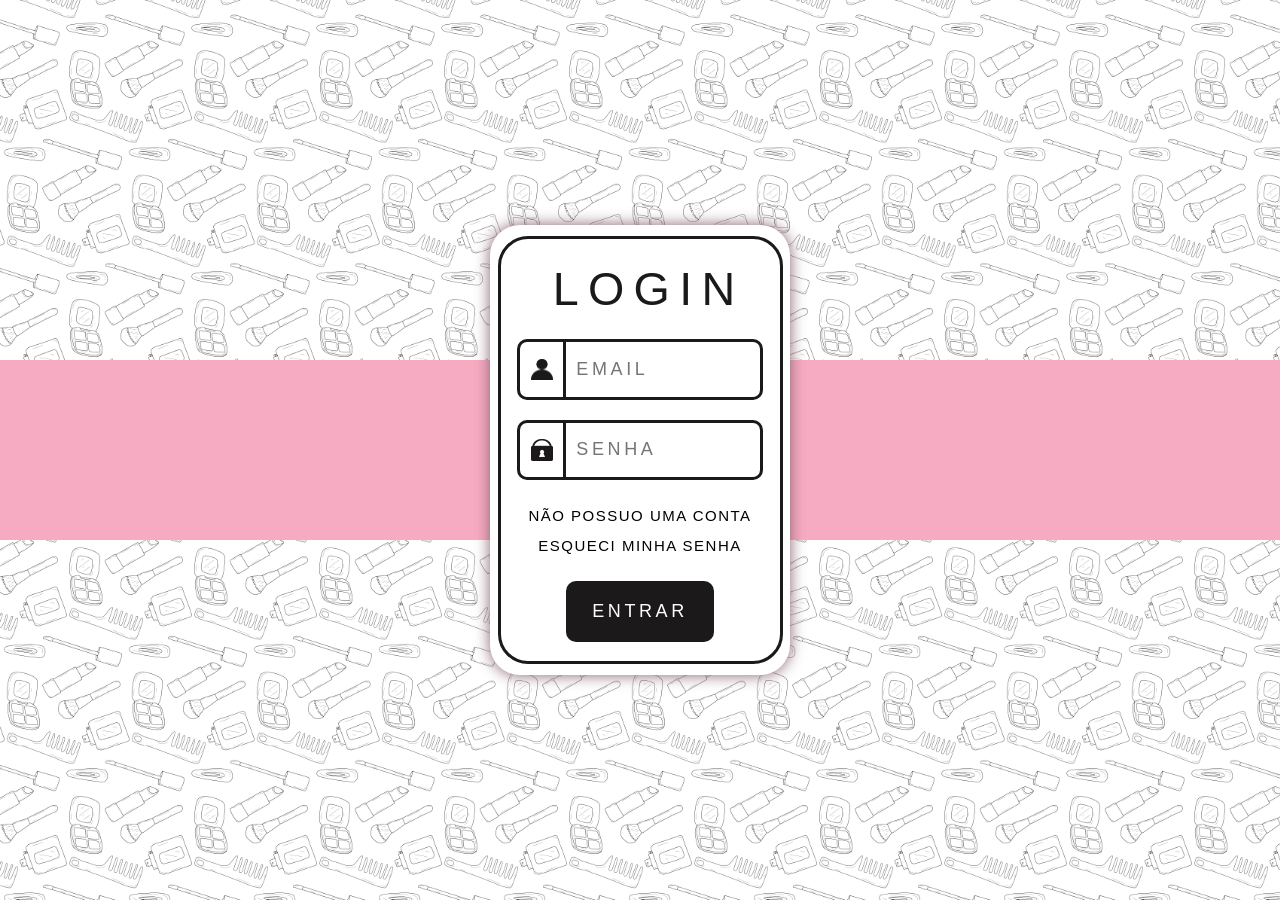
==== index.html @ 989a9aea "primeiro commit do projeto" ====
<!DOCTYPE html>
<html lang="pt">
<head>
    <meta charset="UTF-8">
    <meta http-equiv="X-UA-Compatible" content="IE=edge">
    <meta name="viewport" content="width=device-width, initial-scale=1.0">
    <title>Conect Beauty Login</title>
    <link rel="stylesheet" type="text/css" href="./css/index.css">
    <script src="./js/index.js"></script>
    <link rel="shortcut icon" type="imagex/png" href="./assets/logo3.ico">
</head>
<body>
    <div class="linha-horizontal"></div>
    <div class="login-box">
        <div class="login-box-line">
            <div class="login-box-titulo"><h1>LOGIN</h1></div>
            <div class="login-box-login">
                <label class="login-box-login-icon"><img src="./assets/user-icon.png"></label>
                <input class="login-box-login-input" placeholder="EMAIL" id="email">
            </div>
            <div class="login-box-senha">
                <label class="login-box-senha-icon"><img src="./assets/password-icon.png"></label>
                <input type="password" class="login-box-senha-input" placeholder="SENHA" id="senha">
            </div>
            <div class="login-box-esquecisenha">
                <p><label onclick="replaceCadastro()">NÃO POSSUO UMA CONTA</label></p>
                <p>ESQUECI MINHA SENHA</p>
            </div>
            <div class="login-box-buttom"><button onclick="authenticateUser()">ENTRAR</button></div>
        </div>
    </div>
</body>
</html>
---- css/index.css ----
:root {
    --main-color1: #1b191a;
    --main-color2: #88616d;
    --main-color3: #f7abc2;
    --main-color4: #f5c2c7;
    --main-color5: #f5dacd;
}

* {
    margin: 0;
    padding: 0;
    box-sizing: border-box;
}

body{
    background-image: url(../assets/BG.png);
    background-repeat: repeat;
    background-size: 250px;
    display: flex;
    justify-content: center;
}

.linha-horizontal{
    background-color: var(--main-color3);
    width: 100%;
    height: 20%;
    position: absolute;
    top: 40%;
    z-index: -1;
}

.login-box{
    background-color: #fff;
    width: 300px;
    height: 50%;
    position: absolute;
    z-index: 1;
    top: 25%;
    border-radius: 30px;
    box-shadow: 0px 0px 15px var(--main-color2);
    display: flex;
    align-items: center;
    justify-content: center;
}
.login-box-line{
    background-color: #fff;
    border: solid 3px var(--main-color1);
    width: 95%;
    height: 95%;
    border-radius: 30px;
    display: flex;
    align-content: space-around;
    justify-content: space-around;
    flex-wrap: wrap;
    flex-direction: column;
    padding-top: 3%;
    padding-bottom: 3%;
}
.login-box-line div {
    width: 88%;
    height: 15%;
}
.login-box-titulo{
    color: #1b191a;
    font-family: sans-serif;
    display: flex;
    align-items: center;
    justify-content: center;
}
.login-box-titulo h1{
    left: 3.5%;
    font-weight: inherit;
    text-align: center;
    position: relative;
    font-size: 35pt;
    letter-spacing: 0.2em;
}
.login-box-login, .login-box-senha{
    display: flex;
    flex-direction: row;
}
.login-box-login-icon, .login-box-senha-icon{
    height: 100%;
    width: 20%;
    background-color: #fff;
    border: 3px solid var(--main-color1);
    border-radius: 10px 0px 0px 10px;
    display: flex;
    align-items: center;
    justify-content: center;
}
.login-box-login-icon img{
    width: 50%;
}
.login-box-senha-icon img{
    width: 50%;
}
.login-box-login-input, .login-box-senha-input{
    height: 100%;
    width: 80%;
    background-color: #fff;
    border: 3px solid var(--main-color1);
    border-left: 0px;
    border-radius: 0px 10px 10px 0px;
    font-size: large;
    font-family: sans-serif;
    color: var(--main-color1);
    padding-left: 10px;
}
.login-box-login-input::placeholder{
    letter-spacing: 0.2em;
}
.login-box-senha-input::placeholder{
    letter-spacing: 0.2em;
}
.login-box-login-input:focus-visible, .login-box-senha-input:focus-visible{
    outline-offset: none;
    outline: none;
}
.login-box-esquecisenha{
    display: flex;
    flex-direction: column;
    justify-content: space-around;
    align-items: center;
    font-family: sans-serif;
    font-size: 15px;
}
.login-box-esquecisenha p{
    letter-spacing: 0.1em;
}
.login-box-esquecisenha p input{
    margin-right: 5px;
    accent-color: var(--main-color1);
}
.login-box-buttom{
    display: flex;
    align-items: center;
    justify-content: center;
}
.login-box-buttom button{
    background-color: var(--main-color1);
    width: 60%;
    height: 100%;
    border: none;
    border-radius: 10px;
    font-size: large;
    color: #fff;
    font-family: sans-serif;
    letter-spacing: 0.2em;
}
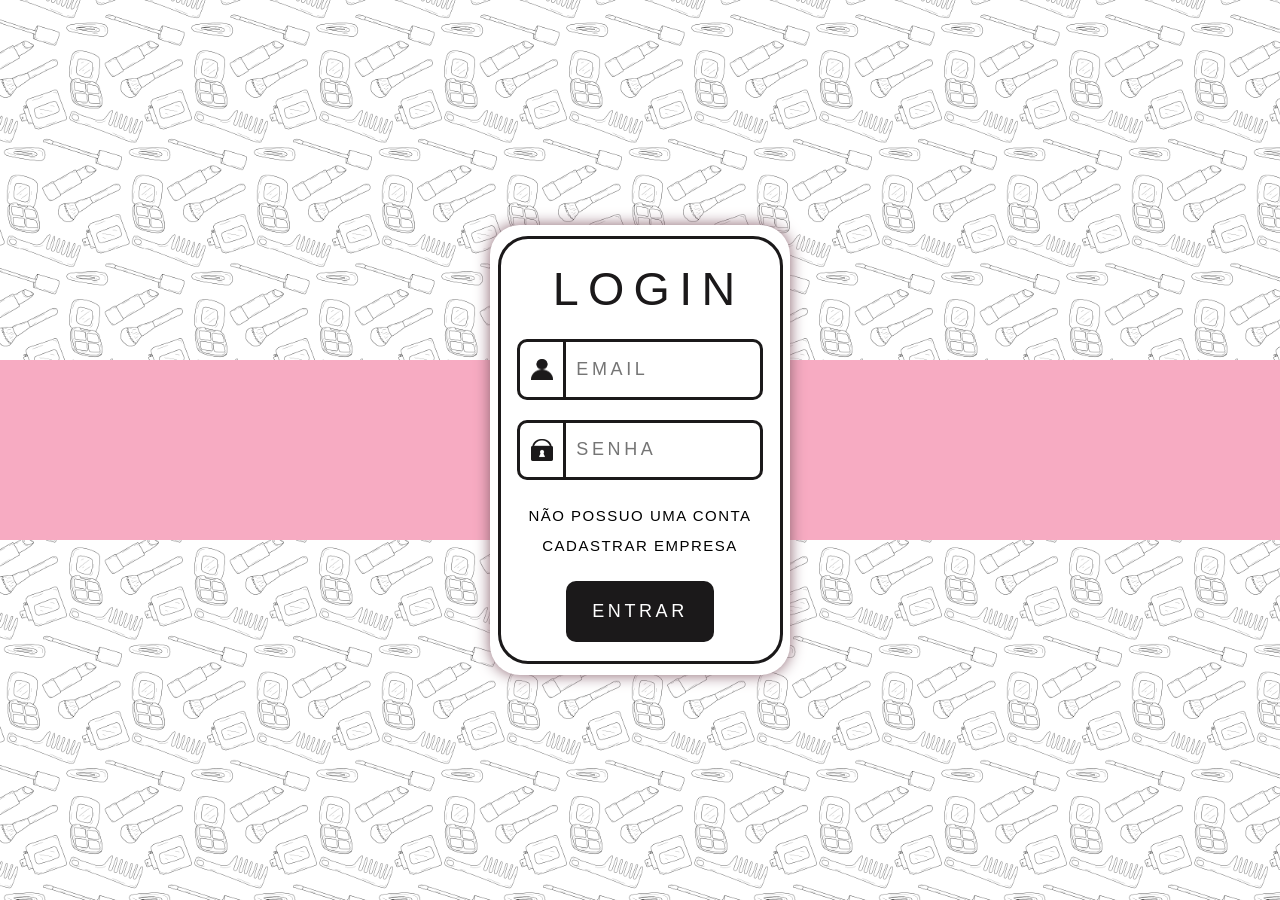
==== commit 4bb133c4: "inciando as configurações da tela cadastrar empresa" ====
--- a/index.html
+++ b/index.html
@@ -23,8 +23,8 @@
                 <input type="password" class="login-box-senha-input" placeholder="SENHA" id="senha">
             </div>
             <div class="login-box-esquecisenha">
-                <p><label onclick="replaceCadastro()">NÃO POSSUO UMA CONTA</label></p>
-                <p>ESQUECI MINHA SENHA</p>
+                <p class="login-box-esquecisenha-p"><label onclick="replaceCadastro()">NÃO POSSUO UMA CONTA</label></p>
+                <p class="login-box-esquecisenha-p"><label onclick="replaceCadastroEmpresa()">CADASTRAR EMPRESA</label></p>
             </div>
             <div class="login-box-buttom"><button onclick="authenticateUser()">ENTRAR</button></div>
         </div>
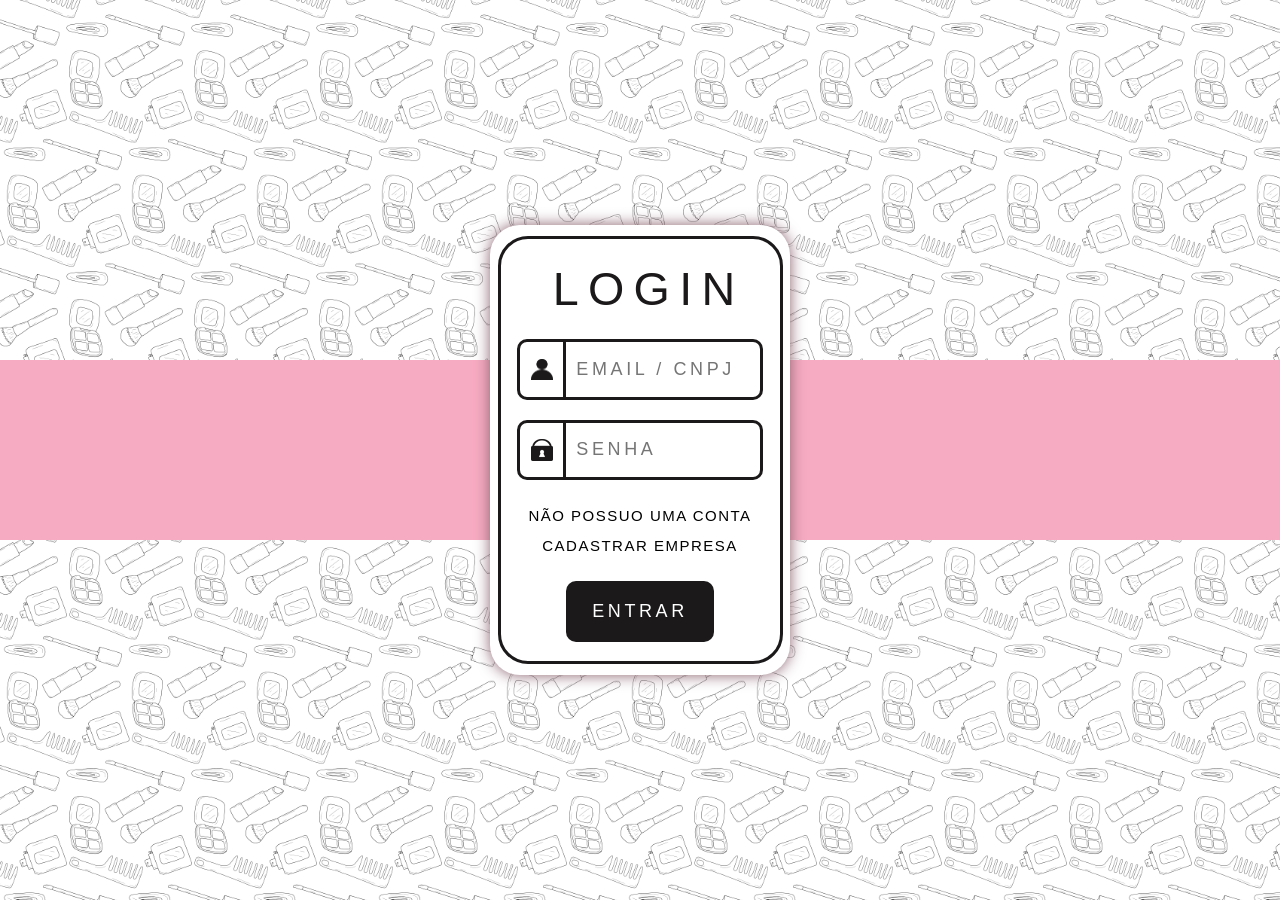
==== commit 884ae28d: "finalizando a tela cadastro" ====
--- a/index.html
+++ b/index.html
@@ -16,7 +16,7 @@
             <div class="login-box-titulo"><h1>LOGIN</h1></div>
             <div class="login-box-login">
                 <label class="login-box-login-icon"><img src="./assets/user-icon.png"></label>
-                <input class="login-box-login-input" placeholder="EMAIL" id="email">
+                <input class="login-box-login-input" placeholder="EMAIL / CNPJ" id="email">
             </div>
             <div class="login-box-senha">
                 <label class="login-box-senha-icon"><img src="./assets/password-icon.png"></label>
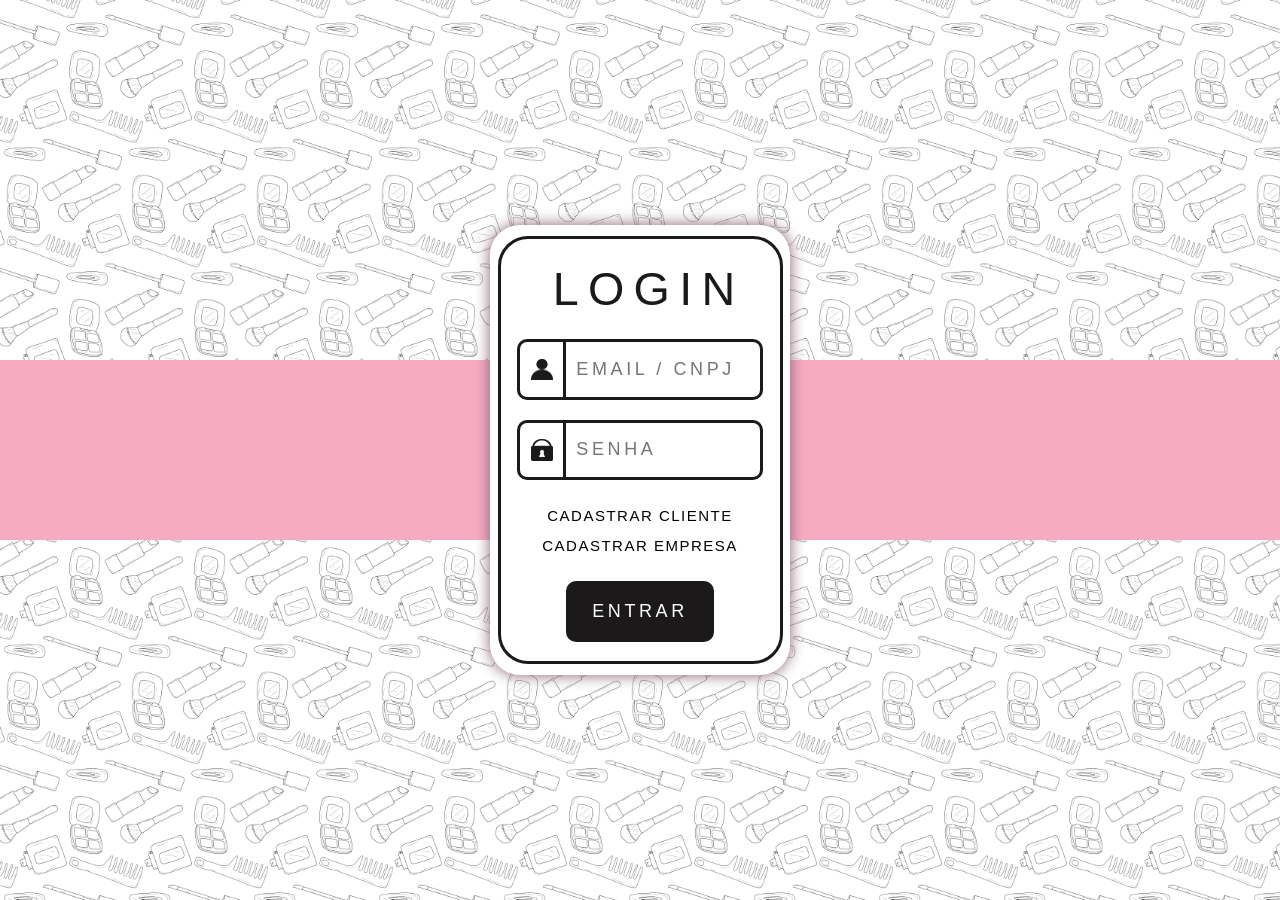
==== commit 7868056c: "finalização do front da aplicação" ====
--- a/index.html
+++ b/index.html
@@ -23,11 +23,24 @@
                 <input type="password" class="login-box-senha-input" placeholder="SENHA" id="senha">
             </div>
             <div class="login-box-esquecisenha">
-                <p class="login-box-esquecisenha-p"><label onclick="replaceCadastro()">NÃO POSSUO UMA CONTA</label></p>
+                <p class="login-box-esquecisenha-p"><label onclick="replaceCadastro()">CADASTRAR CLIENTE</label></p>
                 <p class="login-box-esquecisenha-p"><label onclick="replaceCadastroEmpresa()">CADASTRAR EMPRESA</label></p>
             </div>
             <div class="login-box-buttom"><button onclick="authenticateUser()">ENTRAR</button></div>
         </div>
     </div>
+    <div class="fundo-escuro-erro" id="fundo-escuro-erro">
+        <div class="erro-box">
+            <div class="erro-box-titulo">
+                <h2>ERRO</h2>
+            </div>
+            <div class="erro-box-texto">
+                <p id="fundo-escuro-erro-texto"></p>
+            </div>
+            <div class="erro-box-botao">
+                <button onclick="fecharBoxErro()">OK</button>
+            </div>
+        </div>
+    </div>
 </body>
 </html>
--- a/css/index.css
+++ b/css/index.css
@@ -147,4 +147,67 @@
     color: #fff;
     font-family: sans-serif;
     letter-spacing: 0.2em;
+}
+
+.fundo-escuro-erro{
+    background-color: rgba(0, 0, 0, 0.10);
+    width: 100%;
+    height: 100%;
+    position: absolute;
+    z-index: 2;
+    display: none;
+    justify-content: center;
+    align-items: center;
+}
+
+.erro-box{
+    background-color: #fff;
+    width: 80%;
+    height: 25%;
+    border-radius: 1vh;
+    box-shadow: 0px 0px 20px 0px rgba(0, 0, 0, 0.5);
+    font-family: sans-serif;
+    letter-spacing: 0.2em;
+    display: flex;
+    justify-content: center;
+    align-items: center;
+    flex-direction: column;
+}
+
+.erro-box-titulo{
+    width: 100%;
+    height: 30%;
+    display: flex;
+    align-items: center;
+    justify-content: center;
+    color: var(--main-color3);
+}
+
+.erro-box-texto{
+    display: flex;
+    justify-content: center;
+    align-items: center;
+    width: 80%;
+    height: 40%;
+}
+
+.erro-box-botao{
+    width: 100%;
+    height: 30%;
+    display: flex;
+    align-items: center;
+    justify-content: center;
+}
+
+.erro-box-botao button{
+    width: 70%;
+    height: 70%;
+    border-radius: 1vh;
+    font-size: large;
+    letter-spacing: 0.2em;
+    font-weight: bold;
+    font-family: sans-serif;
+    border: none;
+    background-color: var(--main-color3);
+    color: #fff;
 }
